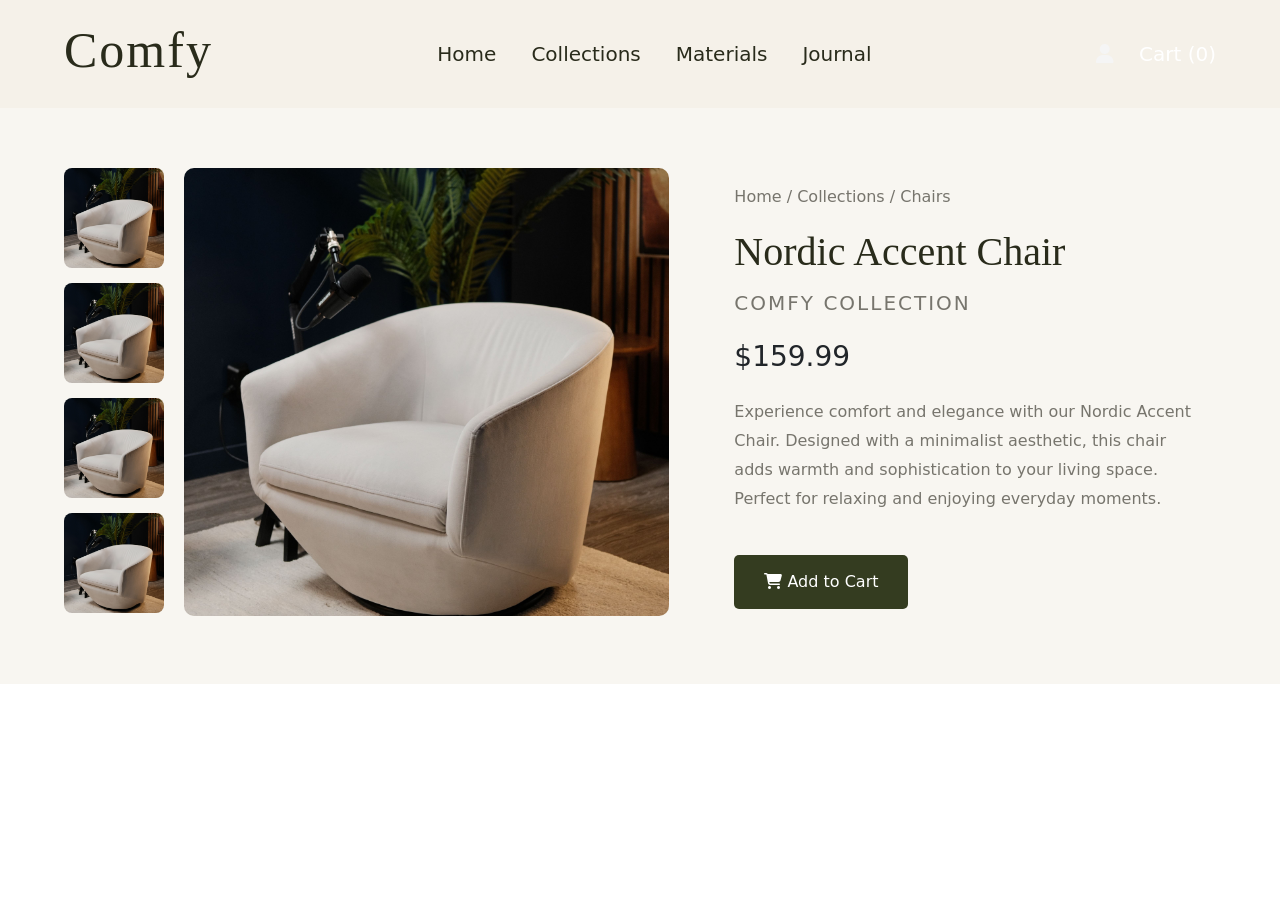
==== product1.html @ fed50089 "Day 4 Commit" ====
<!DOCTYPE html>
<html lang="en">
<head>
    <meta charset="UTF-8">
    <meta name="viewport" content="width=device-width, initial-scale=1.0">

    <title>Nordic Accent Chair | Comfy</title>

    <link href="https://cdn.jsdelivr.net/npm/bootstrap@5.3.3/dist/css/bootstrap.min.css" rel="stylesheet">

    <link rel="stylesheet" href="https://cdnjs.cloudflare.com/ajax/libs/font-awesome/6.5.0/css/all.min.css">

    <link rel="stylesheet" href="./CSS/style.css">
</head>

<body>

    <!-- HEADER -->
    <header class="product-header">
        <nav class="comfy-navbar">

            <div class="logo">
                <h2>Comfy</h2>
            </div>

            <div class="nav-links">
                <a href="./index.html">Home</a>
                <a href="./collections.html">Collections</a>
                <a href="#">Materials</a>
                <a href="#">Journal</a>
            </div>

            <div class="nav-icons">
                <div class="dropdown">
                    <button class="profile-btn" type="button" data-bs-toggle="dropdown">
                        <i class="fa-solid fa-user"></i>
                    </button>

                    <div class="dropdown-menu dropdown-menu-end p-3">
                        <h5>Welcome To Comfy</h5>
                        <p>Sign in for a better experience</p>

                        <a href="#" class="btn btn-outline-secondary w-100 mb-2">
                            Login
                        </a>

                        <a href="#" class="btn btn-warning w-100">
                            Sign Up
                        </a>
                    </div>
                </div>

                <a href="#">Cart (0)</a>
            </div>

        </nav>
    </header>


    <!-- PRODUCT DETAILS -->
    <section class="single-product">

        <div class="product-gallery">

            <!-- SMALL THUMBNAILS -->
            <div class="product-thumbnails">

    <img src="./Assets/Images/pexels-thisispav-30161488.jpg" alt="Chair view 1">

    <img src="./Assets/Images/pexels-thisispav-30161488.jpg" alt="Chair view 2">

    <img src="./Assets/Images/pexels-thisispav-30161488.jpg" alt="Chair view 3">

    <img src="./Assets/Images/pexels-thisispav-30161488.jpg" alt="Chair view 4">

</div>

            <!-- MAIN IMAGE -->
            <div class="main-product-image">
                <img src="./Assets/Images/pexels-thisispav-30161488.jpg" alt="Nordic Accent Chair">
            </div>

        </div>


        <!-- PRODUCT DESCRIPTION -->
        <div class="product-description">

            <p class="breadcrumb">Home / Collections / Chairs</p>

            <h1>Nordic Accent Chair</h1>

            <h5>COMFY COLLECTION</h5>

            <h3>$159.99</h3>

            <!-- <hr> -->

            <!-- <h4>Product Description</h4> -->

            <p>
                Experience comfort and elegance with our Nordic Accent Chair.
                Designed with a minimalist aesthetic, this chair adds warmth
                and sophistication to your living space.

                Perfect for relaxing and enjoying everyday moments.
            </p>

            <button class="add-cart-btn">
                <i class="fa-solid fa-cart-shopping"></i>
                Add to Cart
            </button>

        </div>

    </section>


    <script src="https://cdn.jsdelivr.net/npm/bootstrap@5.3.3/dist/js/bootstrap.bundle.min.js"></script>

</body>
</html>
---- CSS/style.css ----
* {
    margin: 0;
    padding: 0;
}
.hero {
    background-image: url("../Assets/Images/main-bcg.jpeg");
    background-size: cover;
    background-position: center;
    background-repeat: no-repeat;
    min-height: 100vh;
}
.comfy-navbar {
    display: flex;
    justify-content: space-between;
    align-items: center;
    padding: 20px 5%;
    background: transparent;
}
.logo h2 {
    color: #292b1b;
    font-size: 50px;
    font-family: Georgia, serif;
    letter-spacing: 2px;
}
.nav-links {
    display: flex;
    gap: 35px;
}
.nav-links a {
    text-decoration: none;
    color: #292b1b;
    font-size: 20px;
    font-weight: 500;
}
.nav-icons {
    display: flex;
    align-items: center;
    gap: 25px;
}
.nav-icons a {
    text-decoration: none;
    color: white;
    font-size: 20px;
}
.nav-icons .dropdown button {
    color: whitesmoke;
    border: none;
    background: transparent;
    font-size: 20px;
}
.dropdown-menu {
    width: 300px;
    border: none;
    border-radius: 15px;
    box-shadow: 0 5px 20px rgba(0,0,0,0.15);
}

.dropdown-menu h5 {
    color: #292b1b;
}

.dropdown-menu p {
    color: #77756d;
    font-size: 14px;
}
.nav-links a:hover,
.nav-icons a:hover {
    color: #9b7046;
}
.hero-content {
    width: 45%;
    padding: 60px 5%;
}
.tagline {
    color: #77756d;
    font-size: 15px;
    letter-spacing: 3px;
    font-weight: 600;
}
.hero-content h1 {
    color: #292b1b;
    font-size: 65px;
    font-family: Georgia, serif;
    line-height: 1.15;
    margin-top: 25px;
    margin-bottom: 20px;
}
.hero-content p {
    color: #77756d;
    font-size: 16px;
    line-height: 1.8;
    max-width: 420px;
    margin-bottom: 30px;
}
.collection-btn {
    display: inline-block;
    background-color: #343c20;
    color: white;
    padding: 15px 25px;
    text-decoration: none;
    border-radius: 5px;
    font-size: 15px;
    letter-spacing: 1px;
}
.collection-btn i {
    margin-left: 12px;
}
.collection-btn:hover {
    background-color: #77756d;
    color: white;
}
.featured-products{
    text-align: center;
    font-size: 27
    px;
    color: #292b1b;
}
.product-grid {
    display: grid;
    grid-template-columns: repeat(3, 1fr);
    gap: 30px;
}
.product-card img {
    margin-top: 23px;
    width: 330px;
    height: 280px;
    object-fit: cover;
    margin:0;
    border-radius: 20px;
}
.product-card h3{
    font-family: 'Times New Roman', Times, serif;
    margin-top: 15px;
    font-size: 23px;
}
.product-card p{
    font-size: medium;
    font-weight: bold;
}
.all-products-btn {
    background-color: #343c20;
    color: white;
    padding: 13px 25px;
    text-decoration: none;
    border-radius: 5px;
    font-size: 15px;
    letter-spacing: 1px;
    display:inline-block;
    margin-top: 20px;
}
.all-products-btn:hover {
    background-color: #77756d;
    color: white;
}
.product-image {
    position: relative;
    overflow: hidden;
}
.product-icons {
    position: absolute;
    top: 50%;
    left: 50%;
    transform: translate(-50%, -50%);
    display: flex;
    gap: 15px;
    opacity: 0;
    transition: 0.3s ease;
}
.product-icons a {
    background-color: orangered;
    color: #292b1b;
    padding: 12px;
    border-radius: 60%;
    text-decoration: none;
}
.product-image:hover .product-icons {
    opacity: 1;
}
.product-header {
    background-color: #f5f1e9;
    width: 100%;
}

.single-product {
    display: flex;
    gap: 50px;
    padding: 60px 5%;
    background-color: #f8f6f1;
}

.product-gallery {
    display: flex;
    gap: 20px;
    width: 55%;
}

.product-thumbnails {
    display: flex;
    flex-direction: column;
    gap: 15px;
}

.product-thumbnails img {
    width: 100px;
    height: 100px;
    object-fit: cover;
    border-radius: 8px;
    cursor: pointer;
}

.main-product-image {
    flex: 1;
}

.main-product-image img {
    width: 100%;
    height: 448px;
    object-fit: cover;
    border-radius: 10px;
}

.product-description {
    width: 45%;
    padding: 15px;
}

.product-description h1 {
    font-family: Georgia, serif;
    margin: 15px 0;
    color: #292b1b;
}

.product-description h5 {
    color: #77756d;
    letter-spacing: 2px;
}

.product-description h3 {
    margin: 25px 0;
}

.product-description p {
    color: #77756d;
    line-height: 1.8;
}

.add-cart-btn {
    background-color: #343c20;
    color: white;
    padding: 15px 30px;
    border: none;
    border-radius: 5px;
    margin-top: 25px;
    cursor: pointer;
}
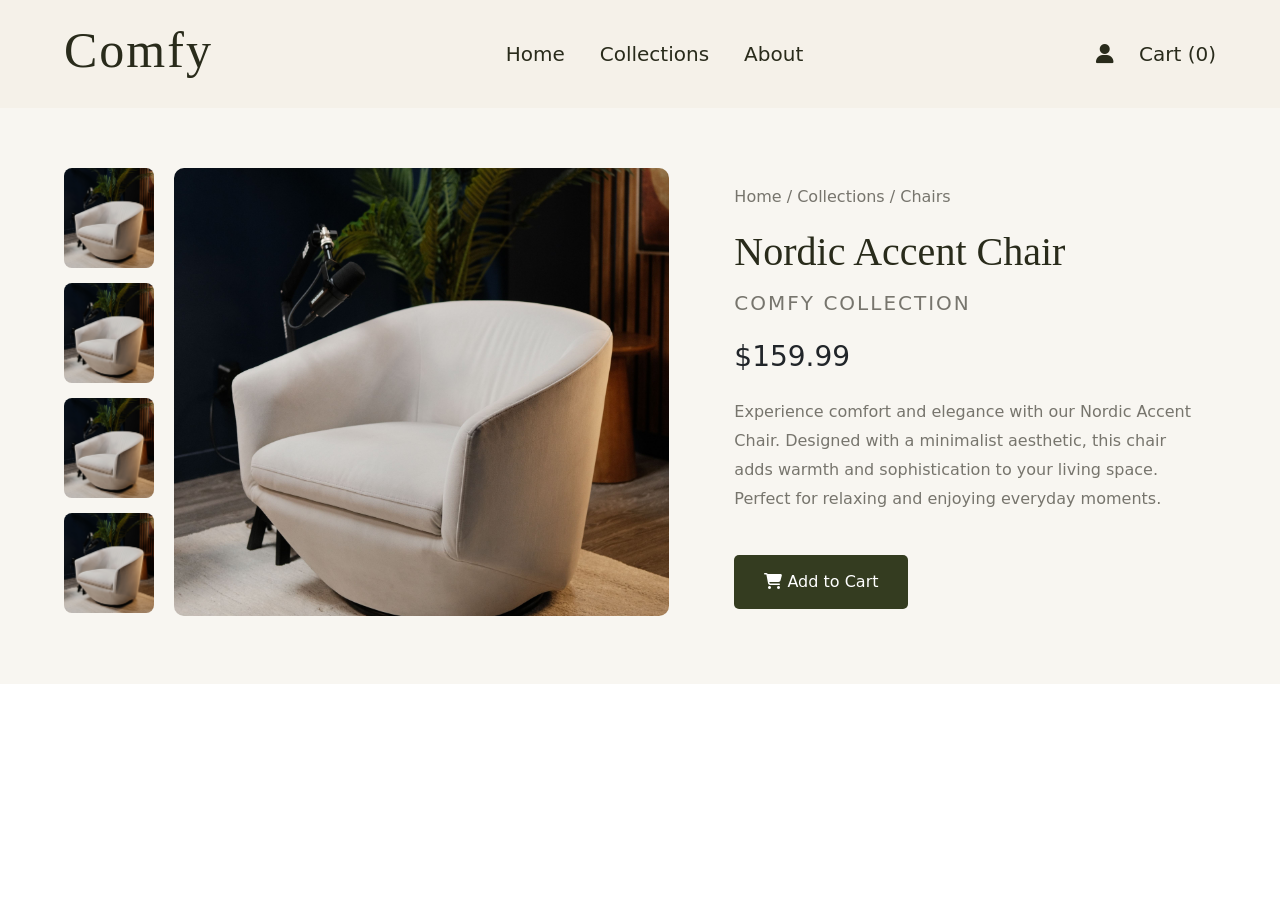
==== commit 7d4742fa: "Day 8 commit" ====
--- a/product1.html
+++ b/product1.html
@@ -14,8 +14,6 @@
 </head>
 
 <body>
-
-    <!-- HEADER -->
     <header class="product-header">
         <nav class="comfy-navbar">
 
@@ -26,8 +24,8 @@
             <div class="nav-links">
                 <a href="./index.html">Home</a>
                 <a href="./collections.html">Collections</a>
-                <a href="#">Materials</a>
-                <a href="#">Journal</a>
+                <a href="#">About</a>
+                <!-- <a href="#">Journal</a> -->
             </div>
 
             <div class="nav-icons">
@@ -56,34 +54,25 @@
         </nav>
     </header>
 
-
-    <!-- PRODUCT DETAILS -->
     <section class="single-product">
 
         <div class="product-gallery">
-
-            <!-- SMALL THUMBNAILS -->
             <div class="product-thumbnails">
 
-    <img src="./Assets/Images/pexels-thisispav-30161488.jpg" alt="Chair view 1">
+    <img src="./Assets/Images/Nordic Accent Chair.jpg" alt="Chair view 1">
 
-    <img src="./Assets/Images/pexels-thisispav-30161488.jpg" alt="Chair view 2">
+    <img src="./Assets/Images/Nordic Accent Chair.jpg" alt="Chair view 2">
 
-    <img src="./Assets/Images/pexels-thisispav-30161488.jpg" alt="Chair view 3">
+    <img src="./Assets/Images/Nordic Accent Chair.jpg" alt="Chair view 3">
 
-    <img src="./Assets/Images/pexels-thisispav-30161488.jpg" alt="Chair view 4">
+    <img src="./Assets/Images/Nordic Accent Chair.jpg" alt="Chair view 4">
 
 </div>
-
-            <!-- MAIN IMAGE -->
             <div class="main-product-image">
-                <img src="./Assets/Images/pexels-thisispav-30161488.jpg" alt="Nordic Accent Chair">
+                <img src="./Assets/Images/Nordic Accent Chair.jpg" alt="Nordic Accent Chair">
             </div>
 
         </div>
-
-
-        <!-- PRODUCT DESCRIPTION -->
         <div class="product-description">
 
             <p class="breadcrumb">Home / Collections / Chairs</p>
@@ -93,11 +82,6 @@
             <h5>COMFY COLLECTION</h5>
 
             <h3>$159.99</h3>
-
-            <!-- <hr> -->
-
-            <!-- <h4>Product Description</h4> -->
-
             <p>
                 Experience comfort and elegance with our Nordic Accent Chair.
                 Designed with a minimalist aesthetic, this chair adds warmth
@@ -114,9 +98,6 @@
         </div>
 
     </section>
-
-
     <script src="https://cdn.jsdelivr.net/npm/bootstrap@5.3.3/dist/js/bootstrap.bundle.min.js"></script>
-
 </body>
 </html>
--- a/CSS/style.css
+++ b/CSS/style.css
@@ -2,6 +2,7 @@
     margin: 0;
     padding: 0;
 }
+
 .hero {
     background-image: url("../Assets/Images/main-bcg.jpeg");
     background-size: cover;
@@ -9,6 +10,7 @@
     background-repeat: no-repeat;
     min-height: 100vh;
 }
+
 .comfy-navbar {
     display: flex;
     justify-content: space-between;
@@ -16,38 +18,45 @@
     padding: 20px 5%;
     background: transparent;
 }
+
 .logo h2 {
     color: #292b1b;
     font-size: 50px;
     font-family: Georgia, serif;
     letter-spacing: 2px;
 }
+
 .nav-links {
     display: flex;
     gap: 35px;
 }
+
 .nav-links a {
     text-decoration: none;
     color: #292b1b;
     font-size: 20px;
     font-weight: 500;
 }
+
 .nav-icons {
     display: flex;
     align-items: center;
     gap: 25px;
 }
+
 .nav-icons a {
     text-decoration: none;
     color: white;
     font-size: 20px;
 }
+
 .nav-icons .dropdown button {
     color: whitesmoke;
     border: none;
     background: transparent;
     font-size: 20px;
 }
+
 .dropdown-menu {
     width: 300px;
     border: none;
@@ -63,20 +72,24 @@
     color: #77756d;
     font-size: 14px;
 }
+
 .nav-links a:hover,
 .nav-icons a:hover {
     color: #9b7046;
 }
+
 .hero-content {
     width: 45%;
     padding: 60px 5%;
 }
+
 .tagline {
     color: #77756d;
     font-size: 15px;
     letter-spacing: 3px;
     font-weight: 600;
 }
+
 .hero-content h1 {
     color: #292b1b;
     font-size: 65px;
@@ -85,6 +98,7 @@
     margin-top: 25px;
     margin-bottom: 20px;
 }
+
 .hero-content p {
     color: #77756d;
     font-size: 16px;
@@ -92,6 +106,7 @@
     max-width: 420px;
     margin-bottom: 30px;
 }
+
 .collection-btn {
     display: inline-block;
     background-color: #343c20;
@@ -102,41 +117,49 @@
     font-size: 15px;
     letter-spacing: 1px;
 }
+
 .collection-btn i {
     margin-left: 12px;
 }
+
 .collection-btn:hover {
     background-color: #77756d;
     color: white;
 }
-.featured-products{
+
+.featured-products {
     text-align: center;
     font-size: 27
     px;
     color: #292b1b;
 }
+
 .product-grid {
     display: grid;
     grid-template-columns: repeat(3, 1fr);
     gap: 30px;
 }
+
 .product-card img {
     margin-top: 23px;
     width: 330px;
     height: 280px;
     object-fit: cover;
-    margin:0;
+    margin: 0;
     border-radius: 20px;
 }
-.product-card h3{
+
+.product-card h3 {
     font-family: 'Times New Roman', Times, serif;
     margin-top: 15px;
     font-size: 23px;
 }
-.product-card p{
+
+.product-card p {
     font-size: medium;
     font-weight: bold;
 }
+
 .all-products-btn {
     background-color: #343c20;
     color: white;
@@ -145,17 +168,20 @@
     border-radius: 5px;
     font-size: 15px;
     letter-spacing: 1px;
-    display:inline-block;
+    display: inline-block;
     margin-top: 20px;
 }
+
 .all-products-btn:hover {
     background-color: #77756d;
     color: white;
 }
+
 .product-image {
     position: relative;
     overflow: hidden;
 }
+
 .product-icons {
     position: absolute;
     top: 50%;
@@ -166,6 +192,7 @@
     opacity: 0;
     transition: 0.3s ease;
 }
+
 .product-icons a {
     background-color: orangered;
     color: #292b1b;
@@ -173,9 +200,11 @@
     border-radius: 60%;
     text-decoration: none;
 }
+
 .product-image:hover .product-icons {
     opacity: 1;
 }
+
 .product-header {
     background-color: #f5f1e9;
     width: 100%;
@@ -201,7 +230,7 @@
 }
 
 .product-thumbnails img {
-    width: 100px;
+    width: 90px;
     height: 100px;
     object-fit: cover;
     border-radius: 8px;
@@ -252,4 +281,150 @@
     border-radius: 5px;
     margin-top: 25px;
     cursor: pointer;
+}
+
+.collections-banner {
+    background-color: #eef3f7;
+    padding: 20px 5%;
+}
+
+.collections-banner h1 {
+    color: #607f9b;
+    font-size: 35px;
+}
+.collections-container {
+    display: flex;
+    align-items: flex-start;
+    gap: 45px;
+    padding: 40px 5%;
+    background-color: white;
+    width: 100%;
+    box-sizing: border-box;
+}
+.category-sidebar {
+    width: 18%;
+    flex-shrink: 0;
+}
+.search-box {
+    width: 100%;
+    padding: 12px;
+    border: none;
+    background-color: #eef3f7;
+    border-radius: 5px;
+    margin-bottom: 30px;
+    box-sizing: border-box;
+}
+.filter-section {
+    margin-bottom: 30px;
+}
+.filter-section h3 {
+    font-size: 20px;
+    color: #292b1b;
+    margin-bottom: 15px;
+}
+.filter-section ul {
+    list-style: none;
+    padding: 0;
+}
+
+.filter-section li {
+    margin-bottom: 15px;
+}
+
+.filter-section a {
+    text-decoration: none;
+    color: #77756d;
+}
+
+.filter-section a:hover {
+    color: #9b7046;
+}
+
+.filter-section input[type="range"] {
+    width: 100%;
+    cursor: pointer;
+}
+.collections-products {
+    flex: 1;
+    min-width: 0;
+    width: 82%;
+}
+
+.collections-products .product-grid {
+    display: grid;
+    grid-template-columns: repeat(3, minmax(0, 1fr));
+    gap: 35px 25px;
+    width: 100%;
+    padding: 0;
+    margin: 0;
+    box-sizing: border-box;
+}
+.collections-products .product-card {
+    width: 100%;
+    min-width: 0;
+    text-align: center;
+    box-sizing: border-box;
+}
+
+.collections-products .product-image {
+    position: relative;
+    width: 100%;
+    height: 210px;
+    overflow: hidden;
+    border-radius: 8px;
+}
+
+.collections-products .product-card img {
+    width: 100%;
+    height: 100%;
+    object-fit: cover;
+    display: block;
+    margin: 0;
+    border-radius: 8px;
+}
+
+.collections-products .product-card h3 {
+    color: #607f9b;
+    font-size: 17px;
+    letter-spacing: 1px;
+    margin-top: 18px;
+}
+
+.collections-products .product-card p {
+    color: #292b1b;
+    font-weight: bold;
+    margin-top: 5px;
+}
+.collections-products .product-icons {
+    position: absolute;
+    top: 50%;
+    left: 50%;
+    transform: translate(-50%, -50%);
+    display: flex;
+    gap: 15px;
+    opacity: 0;
+    transition: 0.3s ease;
+}
+
+.collections-products .product-image:hover .product-icons {
+    opacity: 1;
+}
+
+.collections-products .product-icons a {
+    background-color: white;
+    color: #292b1b;
+    padding: 12px;
+    border-radius: 50%;
+    text-decoration: none;
+}
+
+.collections-products .product-icons a:hover {
+    background-color: #9b7046;
+    color: white;
+}
+.product-header .nav-icons a {
+    color: #292b1b;
+}
+.product-header .nav-icons .profile-btn {
+    color: #292b1b;
 }
